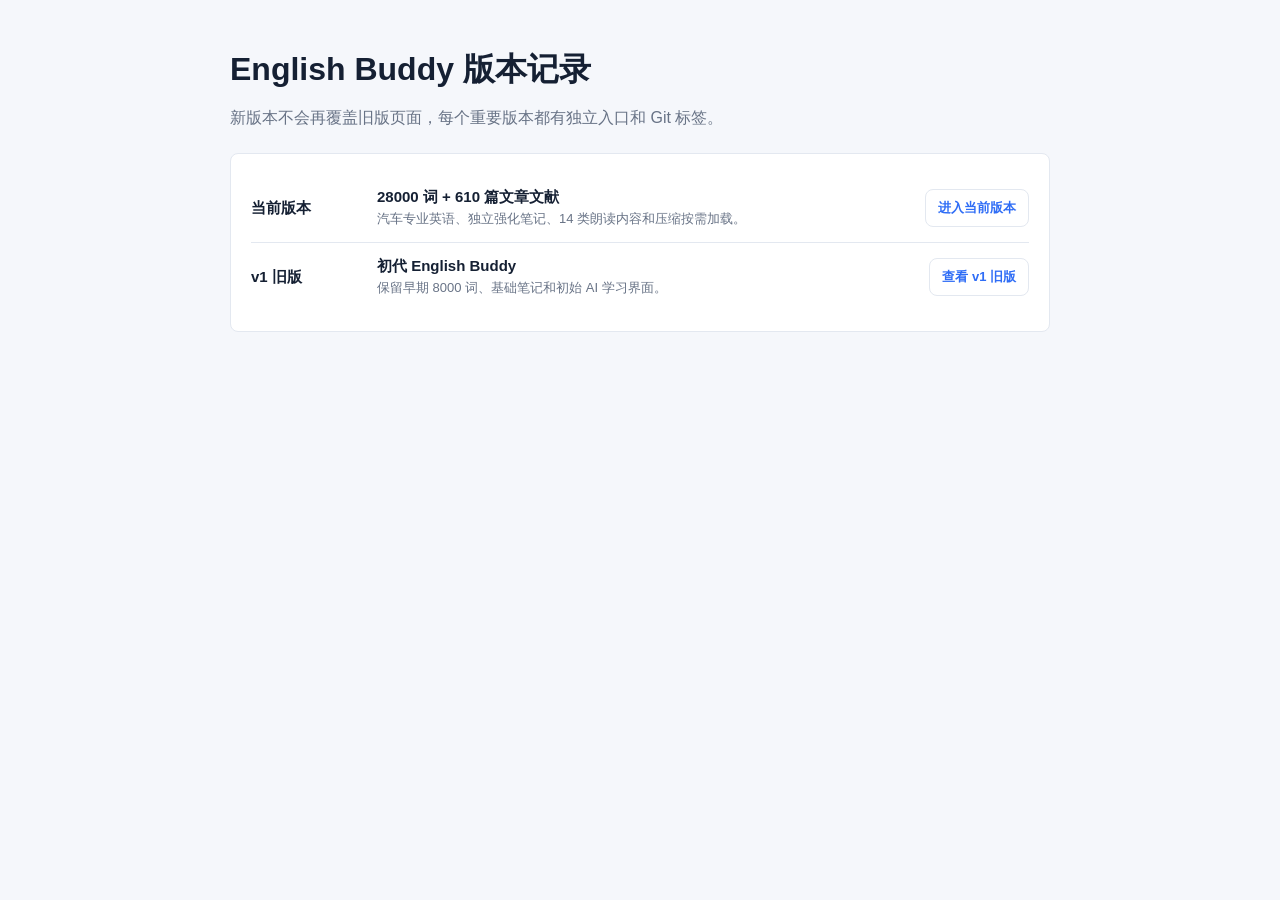
==== versions/index.html @ fb383987 "Fix version archive route" ====
<!doctype html>
<html lang="zh-CN">
  <head>
    <meta charset="UTF-8" />
    <meta name="viewport" content="width=device-width, initial-scale=1.0" />
    <title>English Buddy 版本记录</title>
    <style>
      :root {
        color-scheme: light;
        --bg: #f5f7fb;
        --surface: #ffffff;
        --ink: #152033;
        --muted: #687386;
        --line: #e3e8f0;
        --accent: #2f6df6;
      }
      * { box-sizing: border-box; }
      body {
        margin: 0;
        background: var(--bg);
        color: var(--ink);
        font-family: -apple-system, BlinkMacSystemFont, "PingFang SC", sans-serif;
      }
      main {
        width: min(820px, calc(100% - 32px));
        margin: 48px auto;
      }
      h1 { margin-bottom: 8px; font-size: 32px; }
      .subtitle { color: var(--muted); margin-bottom: 24px; }
      .panel {
        padding: 20px;
        border: 1px solid var(--line);
        border-radius: 8px;
        background: var(--surface);
      }
      .version {
        display: grid;
        grid-template-columns: 110px minmax(0, 1fr) auto;
        align-items: center;
        gap: 16px;
        padding: 14px 0;
        border-bottom: 1px solid var(--line);
      }
      .version:last-child { border-bottom: 0; }
      .version strong { font-size: 15px; }
      .version p { margin: 3px 0 0; color: var(--muted); font-size: 13px; }
      a {
        display: inline-flex;
        min-height: 38px;
        align-items: center;
        padding: 7px 12px;
        border: 1px solid var(--line);
        border-radius: 8px;
        color: var(--accent);
        font-size: 13px;
        font-weight: 700;
        text-decoration: none;
      }
      a:hover { background: #eef4ff; }
      @media (max-width: 600px) {
        main { margin: 28px auto; }
        .version { grid-template-columns: 1fr; gap: 8px; }
        .version a { width: 100%; justify-content: center; }
      }
    </style>
  </head>
  <body>
    <main>
      <h1>English Buddy 版本记录</h1>
      <p class="subtitle">新版本不会再覆盖旧版页面，每个重要版本都有独立入口和 Git 标签。</p>
      <section class="panel">
        <div class="version">
          <strong>当前版本</strong>
          <div>
            <strong>28000 词 + 610 篇文章文献</strong>
            <p>汽车专业英语、独立强化笔记、14 类朗读内容和压缩按需加载。</p>
          </div>
          <a href="./">进入当前版本</a>
        </div>
        <div class="version">
          <strong>v1 旧版</strong>
          <div>
            <strong>初代 English Buddy</strong>
            <p>保留早期 8000 词、基础笔记和初始 AI 学习界面。</p>
          </div>
          <a href="./versions/v1/">查看 v1 旧版</a>
        </div>
      </section>
    </main>
  </body>
</html>
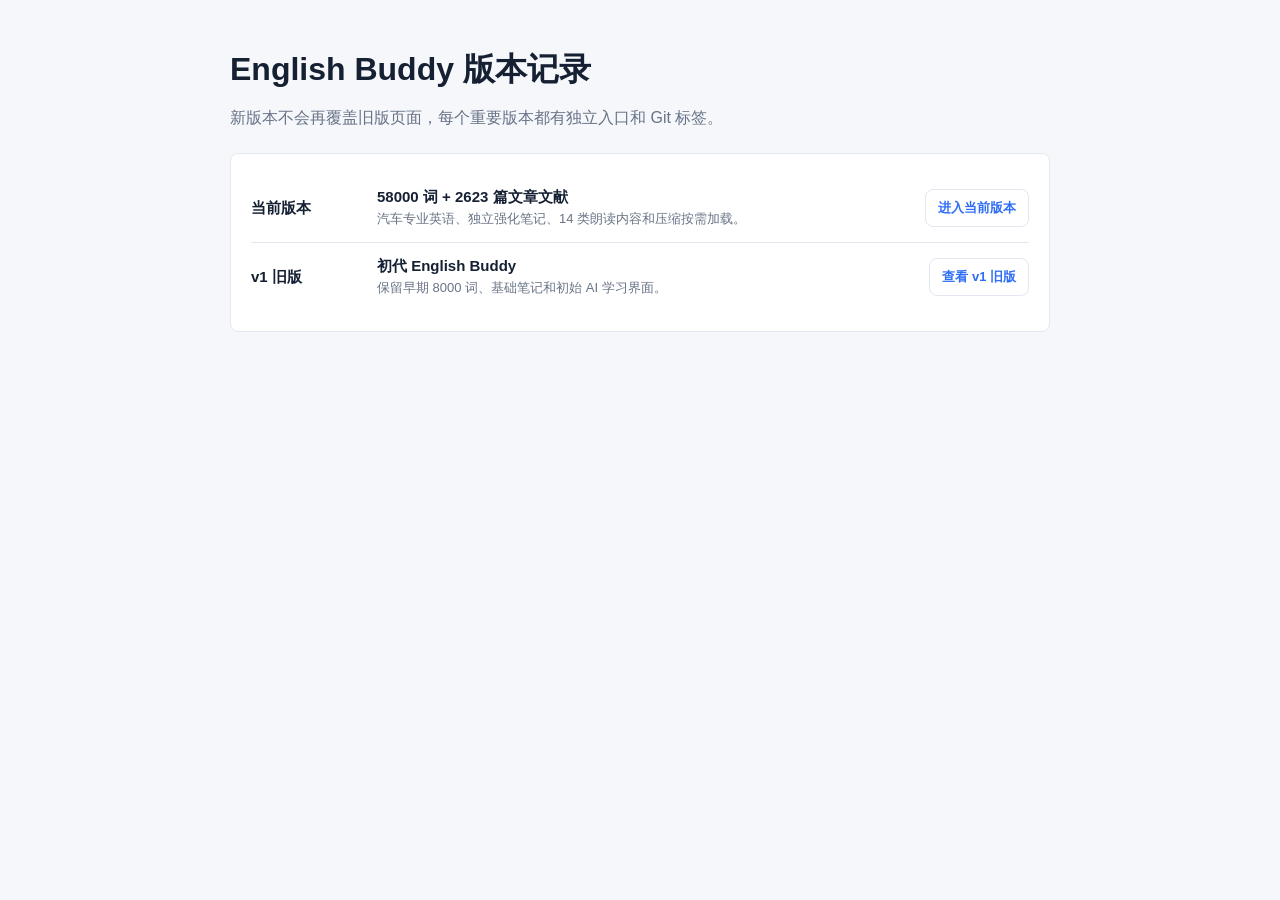
==== commit b0db2dd5: "Deploy 58000 vocabulary and progress fix" ====
--- a/versions/index.html
+++ b/versions/index.html
@@ -72,7 +72,7 @@
         <div class="version">
           <strong>当前版本</strong>
           <div>
-            <strong>28000 词 + 610 篇文章文献</strong>
+            <strong>58000 词 + 2623 篇文章文献</strong>
             <p>汽车专业英语、独立强化笔记、14 类朗读内容和压缩按需加载。</p>
           </div>
           <a href="./">进入当前版本</a>
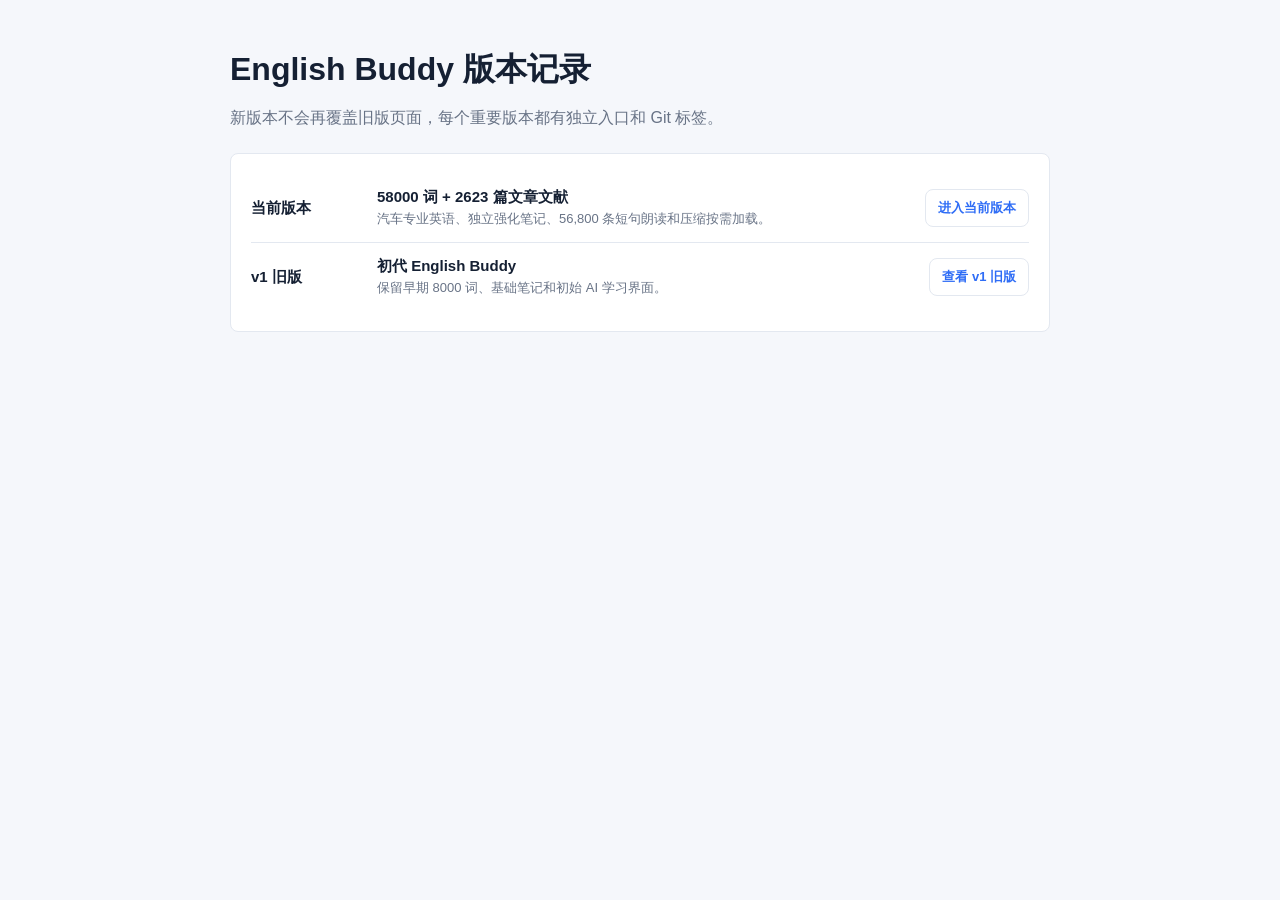
==== commit 6585e664: "Deploy speech reading library" ====
--- a/versions/index.html
+++ b/versions/index.html
@@ -73,7 +73,7 @@
           <strong>当前版本</strong>
           <div>
             <strong>58000 词 + 2623 篇文章文献</strong>
-            <p>汽车专业英语、独立强化笔记、14 类朗读内容和压缩按需加载。</p>
+            <p>汽车专业英语、独立强化笔记、56,800 条短句朗读和压缩按需加载。</p>
           </div>
           <a href="./">进入当前版本</a>
         </div>
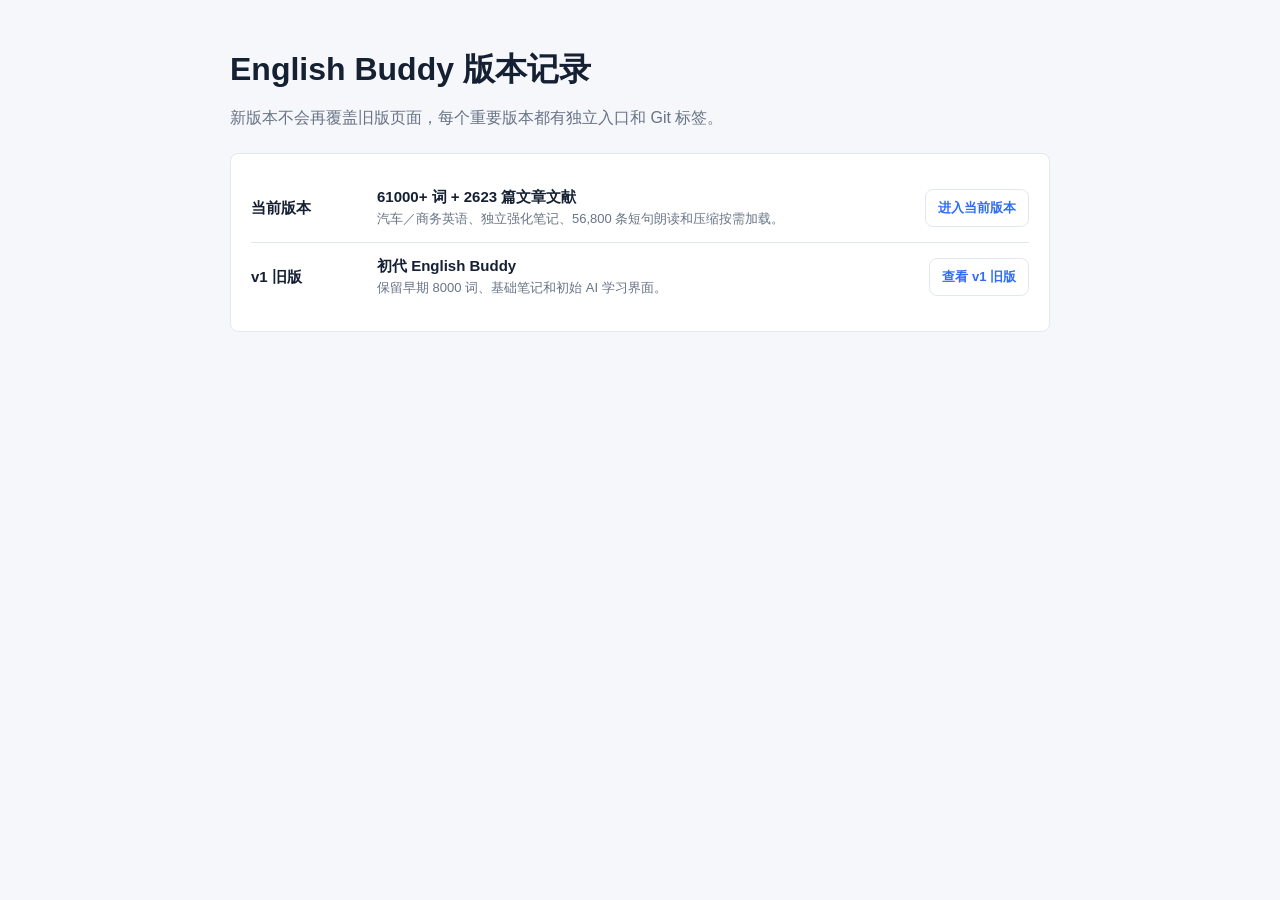
==== commit 399ac78d: "Deploy business English glossary" ====
--- a/versions/index.html
+++ b/versions/index.html
@@ -72,8 +72,8 @@
         <div class="version">
           <strong>当前版本</strong>
           <div>
-            <strong>58000 词 + 2623 篇文章文献</strong>
-            <p>汽车专业英语、独立强化笔记、56,800 条短句朗读和压缩按需加载。</p>
+            <strong>61000+ 词 + 2623 篇文章文献</strong>
+            <p>汽车／商务英语、独立强化笔记、56,800 条短句朗读和压缩按需加载。</p>
           </div>
           <a href="./">进入当前版本</a>
         </div>
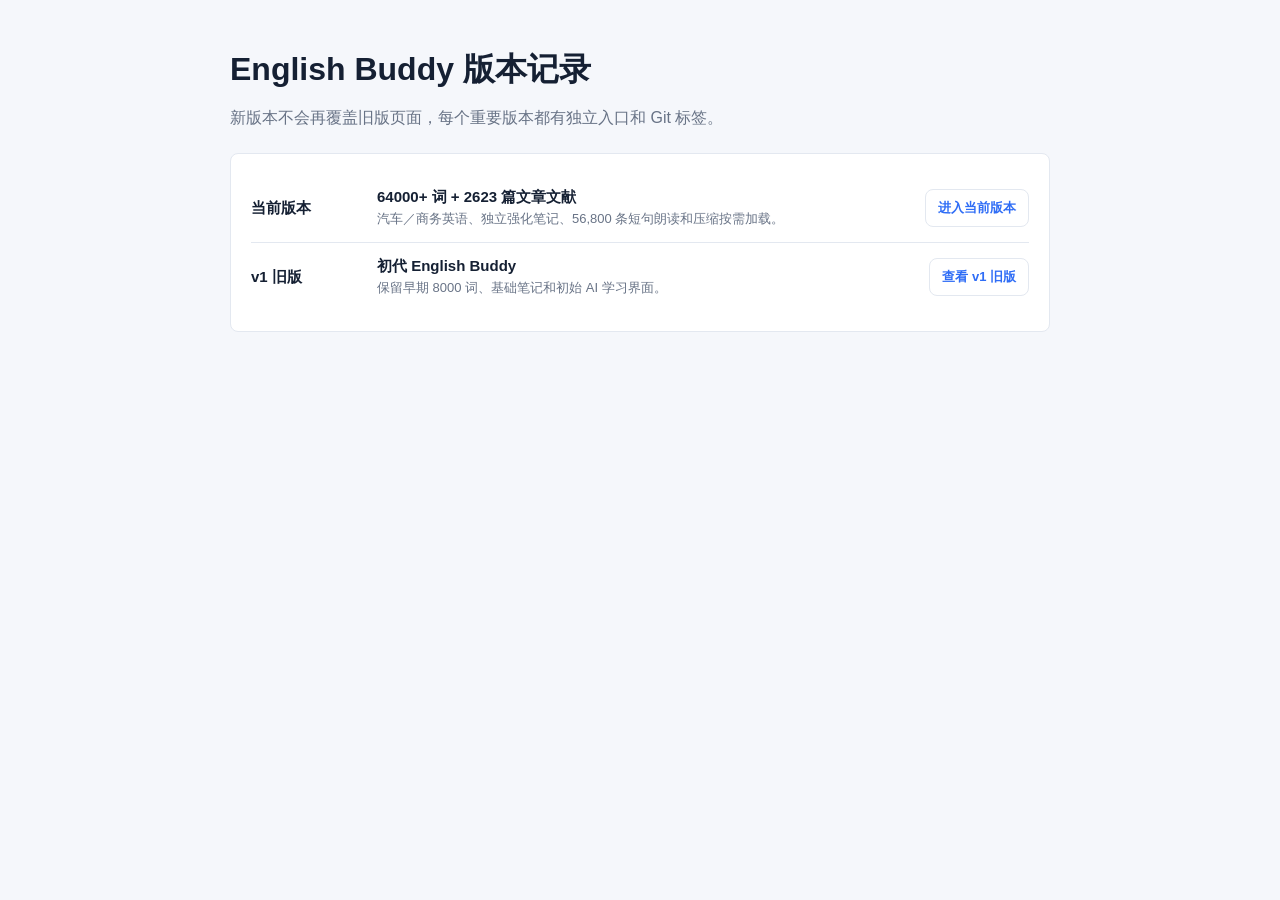
==== commit 36908f1c: "Deploy complete phonetics and automotive expansion" ====
--- a/versions/index.html
+++ b/versions/index.html
@@ -72,7 +72,7 @@
         <div class="version">
           <strong>当前版本</strong>
           <div>
-            <strong>61000+ 词 + 2623 篇文章文献</strong>
+            <strong>64000+ 词 + 2623 篇文章文献</strong>
             <p>汽车／商务英语、独立强化笔记、56,800 条短句朗读和压缩按需加载。</p>
           </div>
           <a href="./">进入当前版本</a>
